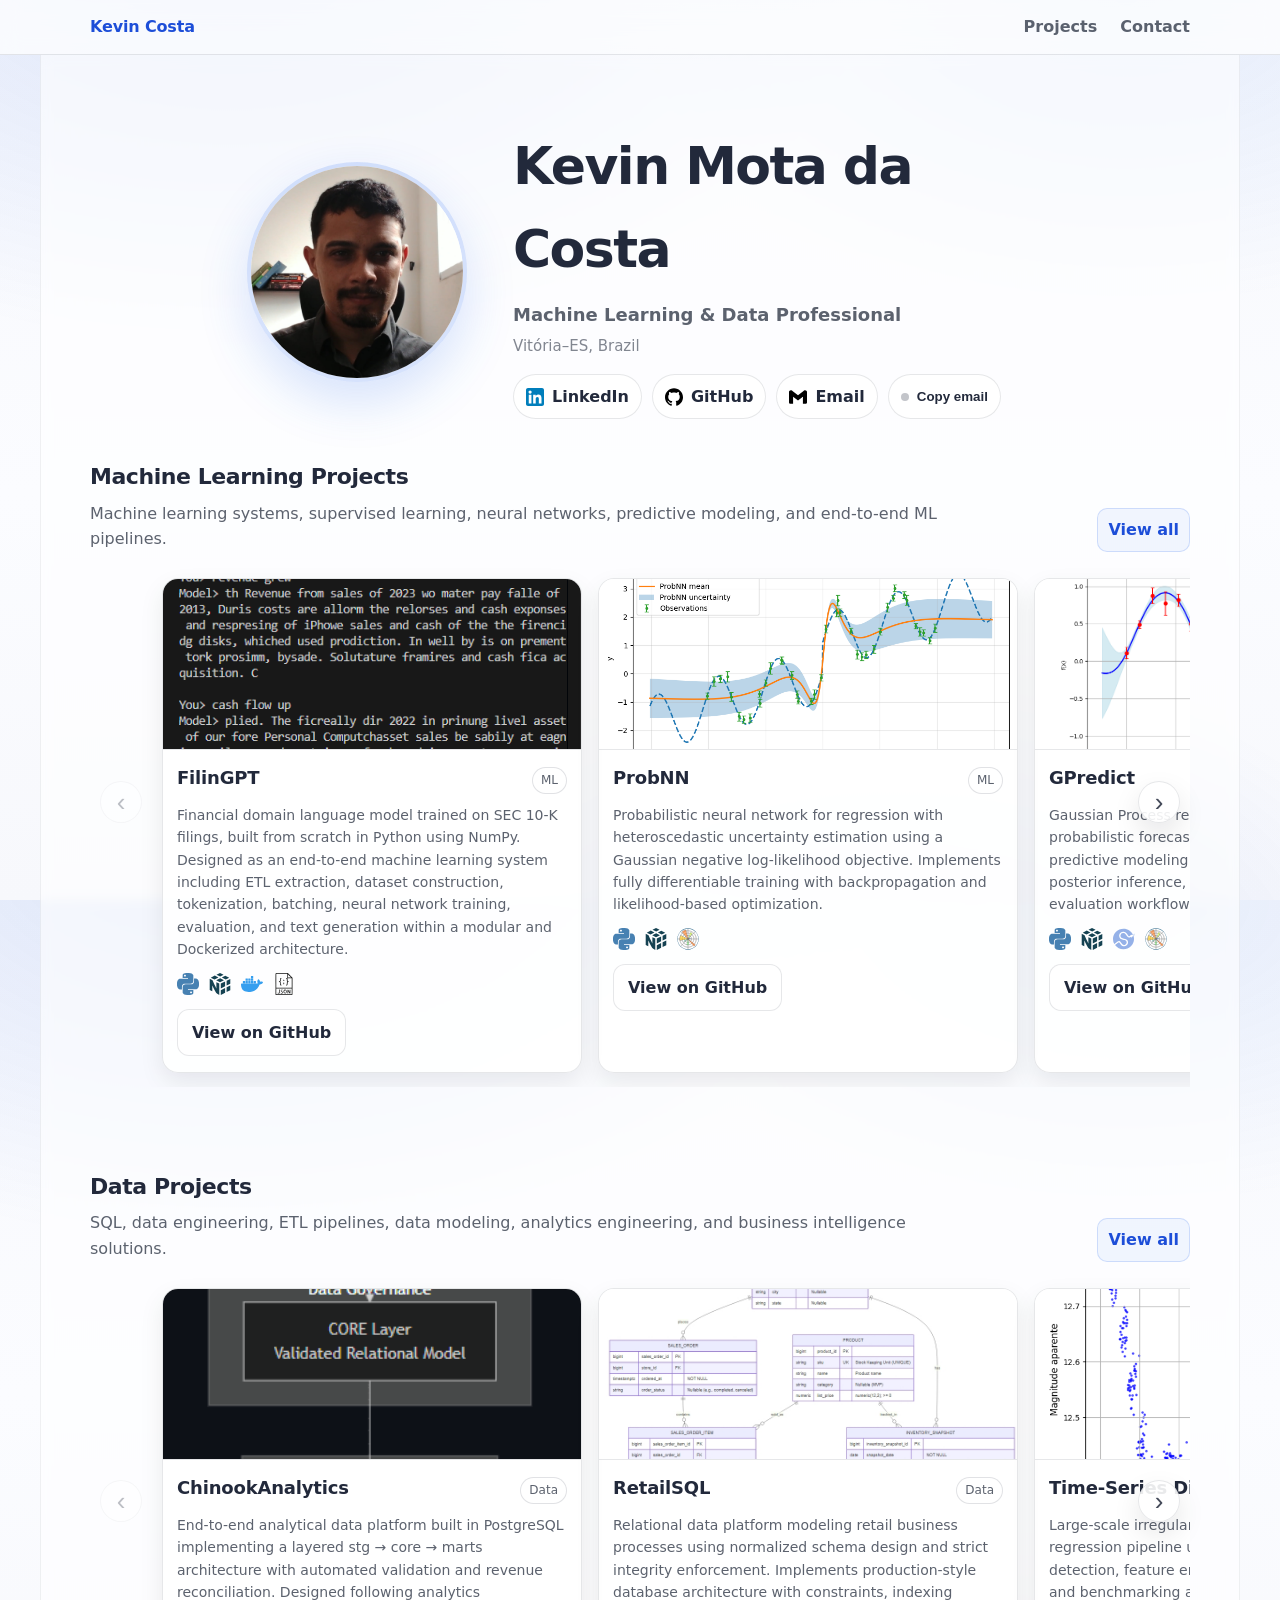
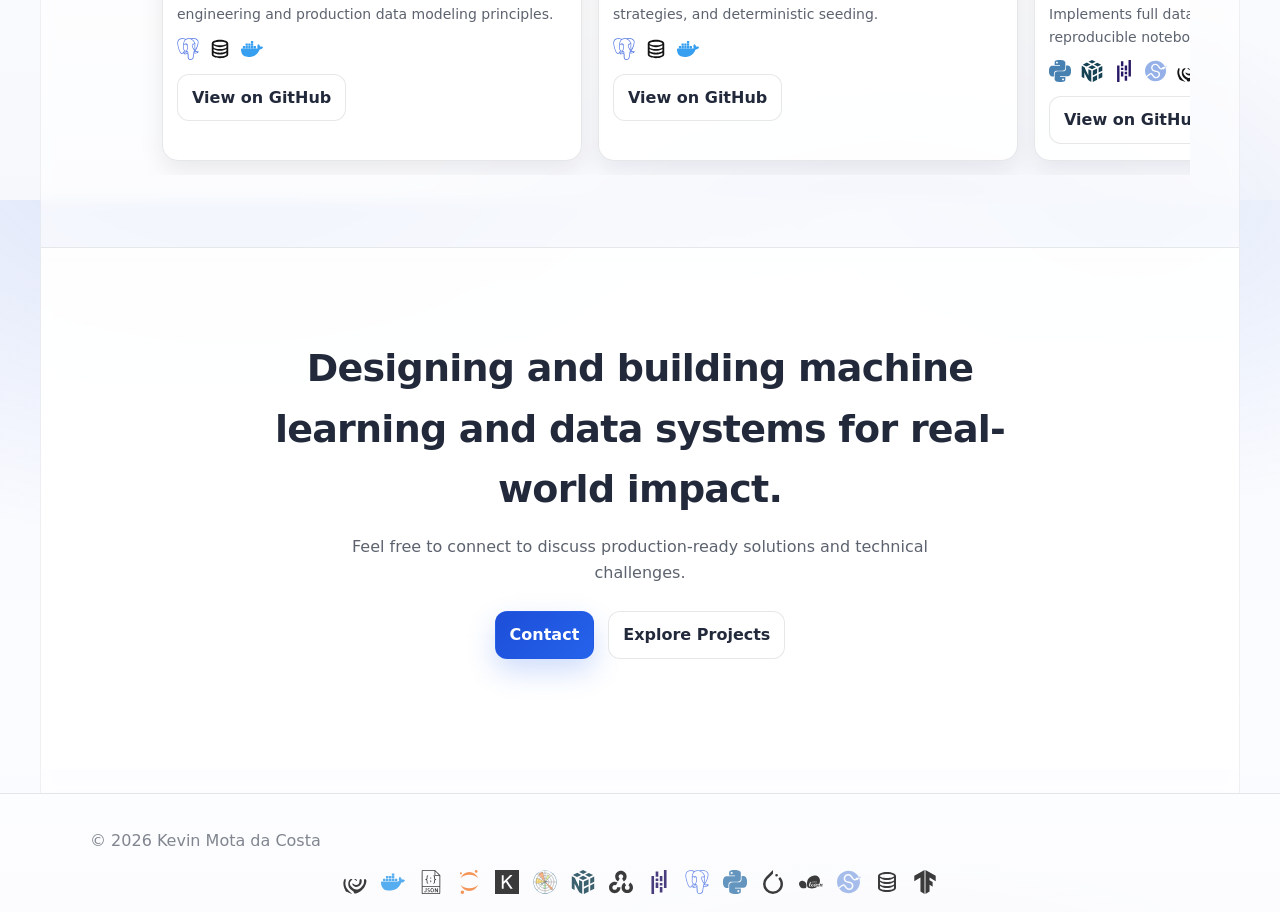
==== index.html @ 670adea7 "Deploy new portfolio site" ====
<!DOCTYPE html>
<html lang="en">
<head>
  <meta charset="UTF-8" />
  <meta name="viewport" content="width=device-width, initial-scale=1.0" />
  <meta name="description" content="Kevin Mota da Costa — Machine Learning & Data projects portfolio." />
  <meta property="og:title" content="Kevin Mota da Costa | Machine Learning & Data" />
  <meta property="og:description" content="Production-style ML and data engineering projects focused on real-world systems." />
  <meta property="og:image" content="/assets/img/profile.jpg" />
  <meta property="og:type" content="website" />



  <title>Kevin Costa | Portfolio</title>

  <!-- 👇 COLOQUE AQUI -->
  <link rel="icon" type="image/png" href="/assets/img/favicon.png">
  <link rel="apple-touch-icon" href="/assets/img/favicon.png">

  <!-- depois vem os CSS -->
  <link rel="stylesheet" href="/config.css" />
  <link rel="stylesheet" href="/style.css" />

  <script src="/script.js" defer></script>
</head>
<body>

  <header class="navbar">
    <div class="nav-container">
      <a href="/" class="logo active">Kevin Costa</a>

      <nav class="nav-links">
        <a href="/pages/projects.html">Projects</a>
        <a href="/pages/contact.html">Contact</a>
      </nav>
    </div>
  </header>

  <main class="home">

    <!-- HERO -->
    <section class="hero-profile">
      <div class="container profile-container">

        <div class="profile-image-wrapper">
          <img src="/assets/img/profile.jpg" alt="Kevin Costa" class="profile-image">
        </div>

        <div class="profile-info">
          <h1 class="profile-name">Kevin Mota da Costa</h1>
          <p class="profile-role">Machine Learning & Data Professional</p>
          <p class="profile-location">Vitória–ES, Brazil</p>

          <!-- Social pills with icons -->
          <div class="social-row">
            <a class="social-pill" href="https://www.linkedin.com/in/costakevinnn/" target="_blank" rel="noopener noreferrer">
              <img class="social-icon" src="/assets/icons/social/linkedin.svg" alt="LinkedIn" />
              <span>LinkedIn</span>
            </a>

            <a class="social-pill" href="https://github.com/costakevinn" target="_blank" rel="noopener noreferrer">
              <img class="social-icon" src="/assets/icons/social/github.svg" alt="GitHub" />
              <span>GitHub</span>
            </a>

            <a class="social-pill" href="mailto:costakevinn.ml@gmail.com">
              <img class="social-icon" src="/assets/icons/social/gmail.svg" alt="Email" />
              <span>Email</span>
            </a>

            <button class="social-pill copy-pill" type="button" data-copy="costakevinn.ml@gmail.com" aria-label="Copy email">
              <span class="copy-dot" aria-hidden="true"></span>
              <span class="copy-text">Copy email</span>
            </button>
          </div>

        </div>
      </div>
    </section>

    <!-- ML PROJECTS -->
    <section class="home-section container">
      <div class="home-section-head">
        <div>
          <h2 class="home-section-title">Machine Learning Projects</h2>
          <p class="home-section-subtitle">Machine learning systems, supervised learning, neural networks, predictive modeling, and end-to-end ML pipelines.</p>
        </div>

        <a class="view-all" href="/pages/projects.html">View all</a>
      </div>

      <div class="carousel">
        <button class="carousel-btn left" id="ml-prev" aria-label="Previous ML projects" type="button">‹</button>

        <div class="carousel-viewport" id="ml-carousel" aria-label="Machine Learning projects carousel">
          <!-- injected by script.js -->
        </div>

        <button class="carousel-btn right" id="ml-next" aria-label="Next ML projects" type="button">›</button>
      </div>
    </section>

    <!-- DATA PROJECTS -->
    <section class="home-section container">
      <div class="home-section-head">
        <div>
          <h2 class="home-section-title">Data Projects</h2>
          <p class="home-section-subtitle">SQL, data engineering, ETL pipelines, data modeling, analytics engineering, and business intelligence solutions.</p>
        </div>

        <a class="view-all" href="/pages/projects.html">View all</a>
      </div>

      <div class="carousel">
        <button class="carousel-btn left" id="data-prev" aria-label="Previous Data projects" type="button">‹</button>

        <div class="carousel-viewport" id="data-carousel" aria-label="Data projects carousel">
          <!-- injected by script.js -->
        </div>

        <button class="carousel-btn right" id="data-next" aria-label="Next Data projects" type="button">›</button>
      </div>
    </section>

    <!-- CLOSING -->
    <section class="closing-section">
      <div class="closing-container">
          <h2 class="closing-title">Designing and building machine learning and data systems for real-world impact.</h2>
          <p class="closing-text">
            Feel free to connect to discuss production-ready solutions and technical challenges.
          </p>

        <div class="closing-actions">
          <a href="/pages/contact.html" class="btn btn-primary">Contact</a>
          <a href="/pages/projects.html" class="btn btn-secondary">Explore Projects</a>
        </div>
      </div>
    </section>

  </main>

  <footer class="footer">
    <div class="container">
      <p>© <span id="year"></span> Kevin Mota da Costa</p>
      <div id="global-tech-stack" class="footer-tech-stack" aria-label="Tech stack"></div>
    </div>
  </footer>

</body>
</html>
---- config.css ----
/* config.css
   Design tokens (colors, effects, shadows, radii)
*/

:root{
  /* Base */
  --bg: #f7f8fc;
  --bg-2: #fbfcff;
  --panel: #ffffff;

  /* Text */
  --text: rgba(15, 23, 42, 0.92);
  --muted: rgba(15, 23, 42, 0.68);
  --muted-2: rgba(15, 23, 42, 0.52);

  /* Brand */
  --brand: #1d4ed8;     /* blue-700 */
  --brand-2: #2563eb;   /* blue-600 */

  /* Borders */
  --border: rgba(15, 23, 42, 0.10);
  --border-strong: rgba(15, 23, 42, 0.16);
  --border-soft: rgba(15, 23, 42, 0.06);
  --tag-border: rgba(15, 23, 42, 0.12);
  --tech-border: rgba(15, 23, 42, 0.14);

  /* Surfaces (glass) */
  --surface-home: rgba(255, 255, 255, 0.60);
  --surface-navbar: rgba(255, 255, 255, 0.75);
  --surface-card: rgba(255, 255, 255, 0.86);
  --surface-pill: rgba(255, 255, 255, 0.88);
  --surface-pill-hover: rgba(255, 255, 255, 0.96);

  --surface-btn-secondary: rgba(255, 255, 255, 0.85);
  --surface-btn-secondary-hover: rgba(255, 255, 255, 0.95);

  --surface-btn-ghost: rgba(255, 255, 255, 0.75);
  --surface-btn-ghost-hover: rgba(255, 255, 255, 0.95);

  --surface-chip: rgba(255, 255, 255, 0.65);
  --surface-chip-hover: rgba(255, 255, 255, 0.92);

  --surface-tag: rgba(255, 255, 255, 0.70);
  --surface-tech-pill: rgba(255, 255, 255, 0.72);

  --surface-footer: rgba(255, 255, 255, 0.55);
  --surface-closing-a: rgba(255, 255, 255, 0.85);
  --surface-closing-b: rgba(255, 255, 255, 0.95);

  /* Brand-tinted surfaces */
  --surface-viewall-bg: rgba(37, 99, 235, 0.06);
  --surface-viewall-bg-hover: rgba(37, 99, 235, 0.10);
  --surface-viewall-border: rgba(37, 99, 235, 0.18);
  --surface-viewall-border-hover: rgba(37, 99, 235, 0.26);

  --chip-active-bg: rgba(37, 99, 235, 0.10);
  --chip-active-border: rgba(37, 99, 235, 0.22);

  /* Effects */
  --blur-6: blur(6px);
  --blur-10: blur(10px);

  /* Shadows */
  --shadow: 0 18px 50px rgba(2, 6, 23, 0.10);
  --shadow-soft: 0 10px 24px rgba(2, 6, 23, 0.08);
  --shadow-float: 0 12px 28px rgba(2, 6, 23, 0.10);

  /* Brand shadows */
  --shadow-brand: 0 12px 28px rgba(37, 99, 235, 0.22);
  --shadow-brand-hover: 0 16px 34px rgba(37, 99, 235, 0.28);
  --shadow-profile: 0 20px 50px rgba(37, 99, 235, 0.18);

  /* Rings */
  --ring: 0 0 0 4px rgba(37, 99, 235, 0.18);

  /* Gradients / background glows */
  --glow-1: rgba(37, 99, 235, 0.14);
  --glow-2: rgba(59, 130, 246, 0.10);
  --glow-3: rgba(29, 78, 216, 0.10);

  /* Buttons */
  --btn-primary-border: rgba(37, 99, 235, 0.35);

  /* Carousel arrows */
  --carousel-arrow-bg: rgba(255, 255, 255, 0.90);
  --carousel-arrow-bg-hover: rgba(255, 255, 255, 0.98);
  --carousel-arrow-text: rgba(15, 23, 42, 0.78);
  --carousel-arrow-border-hover: var(--brand);
  --carousel-arrow-color-hover: var(--brand);
  --carousel-arrow-ring-hover: 0 0 0 3px rgba(37, 99, 235, 0.15);

  /* Copy states */
  --copy-dot: rgba(15, 23, 42, 0.25);

  --success-border: rgba(22, 163, 74, 0.30);
  --success-bg: rgba(22, 163, 74, 0.08);
  --success-text: rgba(22, 163, 74, 0.95);
  --success-dot: rgba(22, 163, 74, 0.85);

  /* Misc */
  --tech-icon-opacity: 0.92;
  --tech-icon-opacity-hover: 1;

  --footer-tech-opacity: 0.9;
  --footer-tech-icon-opacity: 0.85;
  --footer-tech-icon-opacity-hover: 1;

  /* Radius */
  --radius-10: 10px;
  --radius-12: 12px;
  --radius-16: 16px;
  --radius-18: 18px;
  --radius-pill: 999px;

  /* Profile */
  --profile-border: rgba(37, 99, 235, 0.18);
}
---- style.css ----
/* style.css
   Layout + components (NO raw colors here)
*/

*{ box-sizing: border-box; }
html, body{ height: 100%; }

body{
  margin: 0;
  font-family: ui-sans-serif, system-ui, -apple-system, Segoe UI, Roboto, Helvetica, Arial;
  color: var(--text);
  line-height: 1.6;

  background:
    radial-gradient(1100px 700px at 18% -8%, var(--glow-1), transparent 60%),
    radial-gradient(900px 560px at 88% 0%, var(--glow-2), transparent 55%),
    radial-gradient(900px 560px at 70% 110%, var(--glow-3), transparent 60%),
    linear-gradient(180deg, var(--bg), var(--bg-2) 55%, var(--bg) 100%);
}

.home{
  max-width: 1200px;
  margin: 0 auto;
  background: var(--surface-home);
  backdrop-filter: var(--blur-6);
  border-left: 1px solid var(--border-soft);
  border-right: 1px solid var(--border-soft);
}

a{ color: var(--brand); text-decoration: none; }
a:hover{ color: var(--brand-2); }

.container{
  width: min(1100px, calc(100% - 40px));
  margin: 0 auto;
}

.page{ padding: 48px 0 72px; }

/* Navbar */
.navbar{
  position: sticky;
  top: 0;
  z-index: 50;
  background: var(--surface-navbar);
  backdrop-filter: var(--blur-10);
  border-bottom: 1px solid var(--border);
}

.nav-container{
  width: min(1100px, calc(100% - 40px));
  margin: 0 auto;
  display: flex;
  align-items: center;
  justify-content: space-between;
  padding: 14px 0;
}

.logo{
  font-weight: 750;
  letter-spacing: -0.01em;
  color: var(--text);
}

.logo.active{
  color: var(--brand);
}

.nav-links a{
  margin-left: 18px;
  color: var(--muted);
  font-weight: 650;
}
.nav-links a:hover{ color: var(--brand-2); }
.nav-links a.active{ color: var(--brand); }

/* Buttons */
.btn{
  display: inline-flex;
  align-items: center;
  justify-content: center;
  padding: 10px 14px;
  border-radius: var(--radius-12);
  border: 1px solid var(--border);
  font-weight: 700;
  transition: transform .12s ease, background .12s ease, border-color .12s ease, box-shadow .12s ease;
  cursor: pointer;
}

.btn:hover{ transform: translateY(-1px); }
.btn:focus{ outline: none; box-shadow: var(--ring); }

.btn-primary{
  background: linear-gradient(135deg, var(--brand), var(--brand-2));
  border-color: var(--btn-primary-border);
  color: var(--panel);
  box-shadow: var(--shadow-brand);
}
.btn-primary:hover{ box-shadow: var(--shadow-brand-hover); }

.btn-secondary{
  background: var(--surface-btn-secondary);
  color: var(--text);
}
.btn-secondary:hover{
  border-color: var(--border-strong);
  background: var(--surface-btn-secondary-hover);
}

.btn-ghost{
  background: var(--surface-btn-ghost);
  color: var(--text);
}
.btn-ghost:hover{
  background: var(--surface-btn-ghost-hover);
  border-color: var(--border-strong);
}

/* Page headers */
.page-head{ margin-bottom: 18px; }

.section-title{
  margin: 0 0 6px;
  font-size: 30px;
  letter-spacing: -0.02em;
}

.section-subtitle{
  margin: 0;
  color: var(--muted);
  max-width: 85ch;
}

/* Home hero */
.hero-profile{
  display: flex;
  align-items: center;
  justify-content: center;
  padding: 70px 0 30px;
}

.profile-container{
  display: flex;
  align-items: center;
  gap: 46px;
  flex-wrap: wrap;
  justify-content: center;
}

.profile-image-wrapper{
  width: 220px;
  height: 220px;
  border-radius: 50%;
  overflow: hidden;
  border: 4px solid var(--profile-border);
  box-shadow: var(--shadow-profile);
}

.profile-image{
  width: 100%;
  height: 100%;
  object-fit: cover;
}

.profile-info{ max-width: 520px; }

.profile-name{
  margin: 0;
  font-size: clamp(36px, 5vw, 52px);
  letter-spacing: -0.03em;
}

.profile-role{
  margin: 10px 0 4px;
  font-size: 18px;
  font-weight: 650;
  color: var(--muted);
}

.profile-location{
  margin: 0 0 16px;
  font-size: 15px;
  color: var(--muted-2);
}

/* Social pills */
.social-row{
  display: flex;
  gap: 10px;
  flex-wrap: wrap;
  margin-top: 14px;
}

.social-pill{
  display: inline-flex;
  align-items: center;
  gap: 8px;
  padding: 9px 12px;
  border-radius: var(--radius-pill);
  border: 1px solid var(--border);
  background: var(--surface-pill);
  color: var(--text);
  font-weight: 700;
  transition: transform .12s ease, border-color .12s ease, background .12s ease;
}

.social-pill:hover{
  transform: translateY(-1px);
  border-color: var(--border-strong);
  background: var(--surface-pill-hover);
}

.social-icon{
  width: 18px;
  height: 18px;
  display: inline-block;
}

.social-icon.lg{
  width: 22px;
  height: 22px;
}

/* Copy pill */
.copy-pill{ cursor: pointer; }

.copy-pill .copy-dot{
  width: 8px;
  height: 8px;
  border-radius: var(--radius-pill);
  background: var(--copy-dot);
}

.copy-pill.is-copied{
  border-color: var(--success-border);
  background: var(--success-bg);
}
.copy-pill.is-copied .copy-dot{ background: var(--success-dot); }

/* Home sections */
.home { padding-bottom: 24px; }

.home-section{ padding: 10px 0 72px; }

.home-section-head{
  display: flex;
  align-items: flex-end;
  justify-content: space-between;
  gap: 14px;
  margin-bottom: 16px;
}

.home-section-title{
  margin: 0 0 6px;
  font-size: 22px;
  letter-spacing: -0.02em;
}

.home-section-subtitle{
  margin: 0;
  color: var(--muted);
  max-width: 85ch;
}

.view-all{
  font-weight: 800;
  color: var(--brand);
  padding: 8px 10px;
  border-radius: var(--radius-10);
  border: 1px solid var(--surface-viewall-border);
  background: var(--surface-viewall-bg);
  transition: transform .12s ease, background .12s ease, border-color .12s ease;
}
.view-all:hover{
  transform: translateY(-1px);
  background: var(--surface-viewall-bg-hover);
  border-color: var(--surface-viewall-border-hover);
}

/* Carousel */
.carousel{ position: relative; }

.carousel-viewport{
  display: flex;
  gap: 16px;
  overflow-x: auto;
  overflow-y: hidden;
  scroll-snap-type: x mandatory;
  scroll-behavior: smooth;
  padding: 10px 72px 14px;
  scrollbar-width: none;
  position: relative;
  z-index: 1;
}
.carousel-viewport::-webkit-scrollbar{ display: none; }

.carousel-card{
  flex: 0 0 420px;
  scroll-snap-align: center;

  border: 1px solid var(--border);
  background: var(--surface-card);
  border-radius: var(--radius-16);
  overflow: hidden;
  box-shadow: var(--shadow-soft);
  transition: transform .14s ease, border-color .14s ease, box-shadow .14s ease;
}
.carousel-card:hover{
  transform: translateY(-2px);
  border-color: var(--border-strong);
  box-shadow: var(--shadow);
}

/* Carousel arrows */
.carousel-btn{
  position: absolute;
  top: 45%;
  transform: translateY(-50%);
  width: 42px;
  height: 42px;
  border-radius: var(--radius-pill);
  border: 1px solid var(--border);
  background: var(--carousel-arrow-bg);
  box-shadow: var(--shadow-float);
  cursor: pointer;
  font-size: 26px;
  line-height: 1;
  color: var(--carousel-arrow-text);
  display: grid;
  place-items: center;
  transition: transform .12s ease, border-color .12s ease, background .12s ease;
  z-index: 10;
}
.carousel-btn:hover{
  transform: translateY(-50%) scale(1.05);
  border-color: var(--carousel-arrow-border-hover);
  color: var(--carousel-arrow-color-hover);
  box-shadow: var(--shadow-float), var(--carousel-arrow-ring-hover);
}
.carousel-btn.left{ left: 10px; }
.carousel-btn.right{ right: 10px; }

.carousel-btn:disabled{
  opacity: 0.35;
  cursor: not-allowed;
  transform: translateY(-50%);
  box-shadow: none;
}

/* Projects grid page */
.projects-grid{
  display: grid;
  grid-template-columns: repeat(auto-fit, minmax(320px, 1fr));
  gap: 18px;
}

/* Projects card */
.project-card{
  border: 1px solid var(--border);
  background: var(--surface-card);
  border-radius: var(--radius-16);
  overflow: hidden;
  box-shadow: var(--shadow-soft);
  transition: transform .14s ease, border-color .14s ease, box-shadow .14s ease;
}
.project-card:hover{
  transform: translateY(-2px);
  border-color: var(--border-strong);
  box-shadow: var(--shadow);
}

.project-cover{
  display: block;
  border-bottom: 1px solid var(--border);
}

.project-cover-img{
  width: 100%;
  height: 170px;
  object-fit: cover;
  display: block;
}

.project-body{ padding: 14px 14px 16px; }

.project-head{
  display: flex;
  align-items: baseline;
  justify-content: space-between;
  gap: 10px;
}

.project-title{
  margin: 0;
  font-size: 18px;
  letter-spacing: -0.01em;
}

.tag{
  font-size: 12px;
  padding: 3px 8px;
  border-radius: var(--radius-pill);
  border: 1px solid var(--tag-border);
  color: var(--muted);
  background: var(--surface-tag);
}

.project-desc{
  margin: 10px 0 0;
  color: var(--muted);
  font-size: 14px;
}

.project-techs{
  display: flex;
  flex-wrap: wrap;
  gap: 10px;
  margin-top: 12px;
  align-items: center;
}

.tech-icon{
  width: 22px;
  height: 22px;
  display: inline-block;
  opacity: var(--tech-icon-opacity);
  transition: opacity .12s ease, transform .12s ease;
}
.tech-icon:hover{
  opacity: var(--tech-icon-opacity-hover);
  transform: translateY(-1px);
}

.tech-pill{
  font-size: 12px;
  padding: 5px 9px;
  border-radius: var(--radius-pill);
  border: 1px solid var(--tech-border);
  color: var(--muted);
  background: var(--surface-tech-pill);
}

.project-actions{
  margin-top: 14px;
  display: flex;
  gap: 10px;
}

/* Filters */
.filters{
  display: flex;
  gap: 10px;
  flex-wrap: wrap;
  margin: 18px 0 22px;
}

.chip{
  padding: 8px 12px;
  border-radius: var(--radius-pill);
  border: 1px solid var(--border);
  background: var(--surface-chip);
  color: var(--muted);
  cursor: pointer;
  font-weight: 750;
  transition: transform .12s ease, background .12s ease, border-color .12s ease;
}
.chip:hover{
  transform: translateY(-1px);
  color: var(--text);
  border-color: var(--border-strong);
  background: var(--surface-chip-hover);
}
.chip.active{
  color: var(--brand);
  background: var(--chip-active-bg);
  border-color: var(--chip-active-border);
}

/* Contact */
.contact-section{ margin-top: 30px; }

.section-subtitle-title{
  margin: 14px 0 10px;
  font-size: 18px;
  color: var(--text);
  letter-spacing: -0.01em;
}

.contact-grid{
  display: grid;
  grid-template-columns: repeat(auto-fit, minmax(240px, 1fr));
  gap: 14px;
  margin-top: 10px;
}

.card{
  border: 1px solid var(--border);
  background: var(--surface-card);
  border-radius: var(--radius-16);
  padding: 16px;
  box-shadow: var(--shadow-soft);
}

.card-link{
  color: inherit;
  transition: transform .14s ease, border-color .14s ease, box-shadow .14s ease;
}
.card-link:hover{
  transform: translateY(-2px);
  border-color: var(--border-strong);
  box-shadow: var(--shadow);
}

.card-row{
  display: flex;
  align-items: center;
  gap: 12px;
}

.card-title{
  margin: 0 0 6px;
  font-size: 16px;
  letter-spacing: -0.01em;
}

.card-text{
  margin: 0;
  color: var(--muted);
}

/* Copy inline button */
.copy-inline{
  margin-left: 10px;
  border: 1px solid var(--border);
  background: var(--surface-btn-ghost);
  padding: 6px 10px;
  border-radius: var(--radius-10);
  font-weight: 750;
  cursor: pointer;
  color: var(--text);
  transition: transform .12s ease, background .12s ease, border-color .12s ease;
}
.copy-inline:hover{
  transform: translateY(-1px);
  background: var(--surface-btn-ghost-hover);
  border-color: var(--border-strong);
}
.copy-inline.is-copied{
  border-color: var(--success-border);
  background: var(--success-bg);
  color: var(--success-text);
}

/* Closing section */
.closing-section{
  padding: 90px 20px 110px;
  text-align: center;
  background: linear-gradient(180deg, var(--surface-closing-a) 0%, var(--surface-closing-b) 100%);
  border-top: 1px solid var(--border);
}

.closing-container{
  max-width: 800px;
  margin: 0 auto;
}

.closing-title{
  margin: 0 0 14px;
  font-size: clamp(28px, 4vw, 38px);
  letter-spacing: -0.02em;
}

.closing-text{
  margin: 0 0 26px;
  color: var(--muted);
  font-size: 16px;
  max-width: 65ch;
  margin-left: auto;
  margin-right: auto;
}

.closing-actions{
  display: flex;
  gap: 14px;
  justify-content: center;
  flex-wrap: wrap;
}

/* Compact closing for inner pages */
.closing-section--compact{
  margin-top: 46px;
  padding: 60px 20px 70px;
  border-radius: var(--radius-18);
  border: 1px solid var(--border);
}

/* Footer */
.footer{
  border-top: 1px solid var(--border);
  padding: 18px 0;
  color: var(--muted-2);
  background: var(--surface-footer);
}

/* Responsive */
@media (max-width: 900px){
  .carousel-card{ flex-basis: 360px; }
  .carousel-viewport{ padding-left: 52px; padding-right: 52px; }
}
@media (max-width: 768px){
  .profile-container{ flex-direction: column; text-align: center; }
  .profile-info{ text-align: center; }
}
@media (max-width: 520px){
  .carousel-card{ flex-basis: 300px; }
  .carousel-viewport{ padding-left: 42px; padding-right: 42px; }
}

/* =========================
   Footer global tech stack
========================= */
.footer-tech-stack{
  display: flex;
  justify-content: center;
  align-items: center;
  flex-wrap: wrap;
  gap: 14px;
  margin-top: 10px;
  opacity: var(--footer-tech-opacity);
}

.footer-tech-icon{
  width: 24px;
  height: 24px;
  display: inline-block;
  opacity: var(--footer-tech-icon-opacity);
  cursor: pointer;
  transition: transform .18s ease, opacity .18s ease;
}
.footer-tech-icon:hover{
  transform: scale(1.15);
  opacity: var(--footer-tech-icon-opacity-hover);
}

.footer-tech-icon img{
  width: 100%;
  height: 100%;
  display: block;
}

/* =========================
   Page transitions
========================= */
/* =========================
   Page transitions
========================= */
/* Page transitions */
body{
  opacity: 0;
  transition: opacity .03s linear;
}
body.is-enter{ opacity: 1; }
body.is-exit{ opacity: 0; }



/* =========================
   Mobile polish
========================= */

/* Better tap / scroll behavior */
html{
  -webkit-text-size-adjust: 100%;
  scroll-behavior: smooth;
}

a, button{
  -webkit-tap-highlight-color: transparent;
}

/* Prevent accidental horizontal overflow */
body{
  overflow-x: hidden;
}

/* Better focus for keyboard users (mobile + desktop) */
:focus-visible{
  outline: none;
  box-shadow: var(--ring);
  border-radius: var(--radius-10);
}

/* Carousel: nicer touch scrolling */
.carousel-viewport{
  -webkit-overflow-scrolling: touch;
  scroll-snap-stop: always;
  scroll-padding-left: 72px;
  scroll-padding-right: 72px;
}

/* =========================
   Responsive adjustments
========================= */

/* Tablet-ish */
@media (max-width: 900px){
  .page{ padding: 36px 0 56px; }

  .nav-container{
    padding: 12px 0;
  }

  .hero-profile{
    padding: 56px 0 22px;
  }
}

/* Mobile */
@media (max-width: 640px){
  .container{
    width: min(1100px, calc(100% - 28px));
  }

  .page{ padding: 28px 0 44px; }

  /* Navbar: compact but readable */
  .nav-container{
    padding: 10px 0;
    gap: 12px;
  }

  .logo{
    font-size: 15px;
  }

  .nav-links a{
    margin-left: 12px;
    font-weight: 700;
    padding: 10px 8px;      /* bigger tap area */
    border-radius: var(--radius-10);
  }

  /* Hero: tighter + centered */
  .hero-profile{
    padding: 46px 0 18px;
  }

  .profile-container{
    gap: 22px;
  }

  .profile-image-wrapper{
    width: 170px;
    height: 170px;
  }

  .profile-name{
    font-size: clamp(30px, 8vw, 40px);
  }

  .profile-role{
    font-size: 16px;
  }

  .profile-location{
    font-size: 14px;
  }

  /* Social pills: full-width feel, easier taps */
  .social-row{
    gap: 10px;
    justify-content: center;
  }

  .social-pill{
    padding: 10px 12px;
  }

  /* Sections */
  .home-section{
    padding: 6px 0 54px;
  }

  .home-section-head{
    align-items: flex-start;
    flex-direction: column;
    gap: 10px;
  }

  .view-all{
    align-self: flex-start;
  }

  /* Carousel: more “mobile-first” */
  .carousel-viewport{
    padding: 10px 18px 14px; /* less side padding */
    scroll-padding-left: 18px;
    scroll-padding-right: 18px;
  }

  .carousel-card{
    flex-basis: 86%;
    scroll-snap-align: start; /* feels better on mobile */
  }

  /* Hide arrows on mobile (swipe is enough) */
  .carousel-btn{
    display: none;
  }

  /* Projects grid: one column */
  .projects-grid{
    grid-template-columns: 1fr;
  }

  .project-cover-img{
    height: 160px;
  }

  /* Buttons: better tap size */
  .btn{
    padding: 12px 14px;
  }

  /* Closing: tighter */
  .closing-section{
    padding: 60px 16px 72px;
  }
}

/* Small phones */
@media (max-width: 380px){
  .profile-image-wrapper{
    width: 150px;
    height: 150px;
  }

  .carousel-card{
    flex-basis: 92%;
  }
}

/* Respect reduced motion */
@media (prefers-reduced-motion: reduce){
  *{
    scroll-behavior: auto !important;
  }
  body{
    transition: none !important;
  }
}
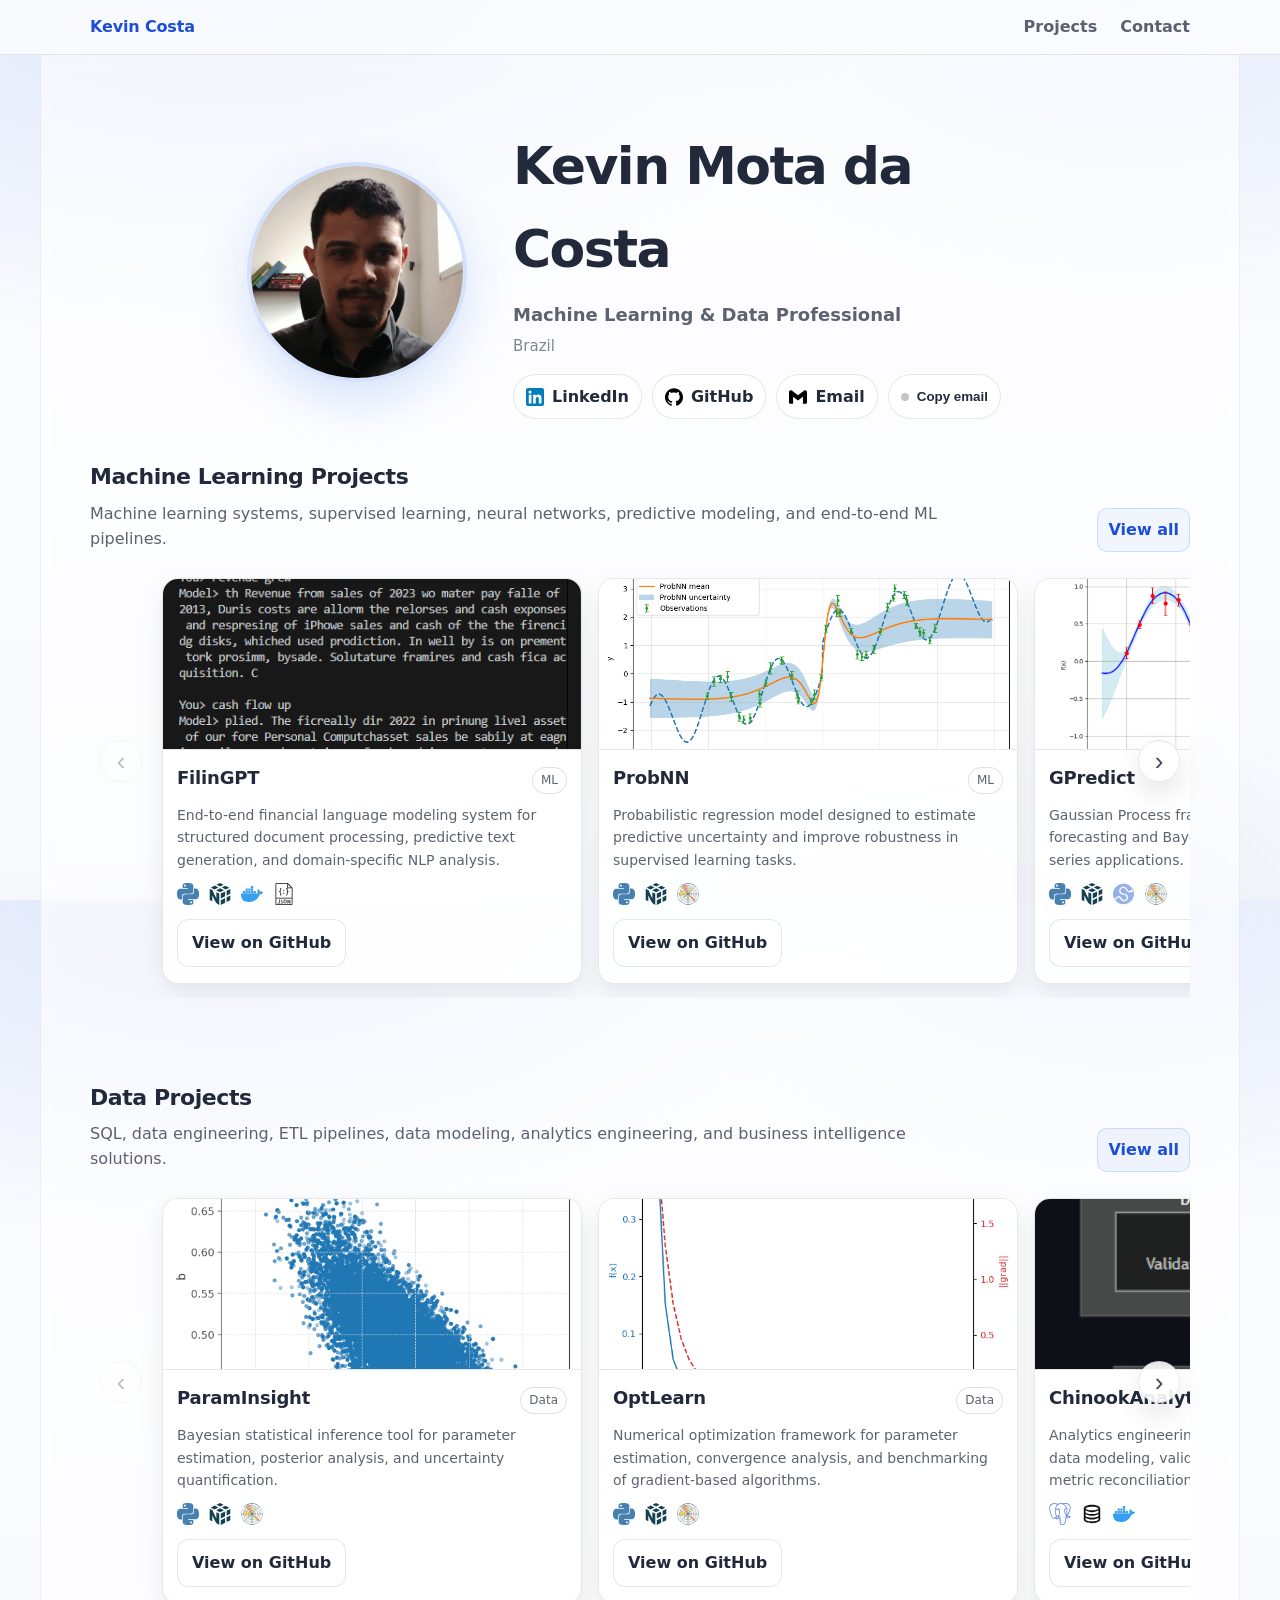
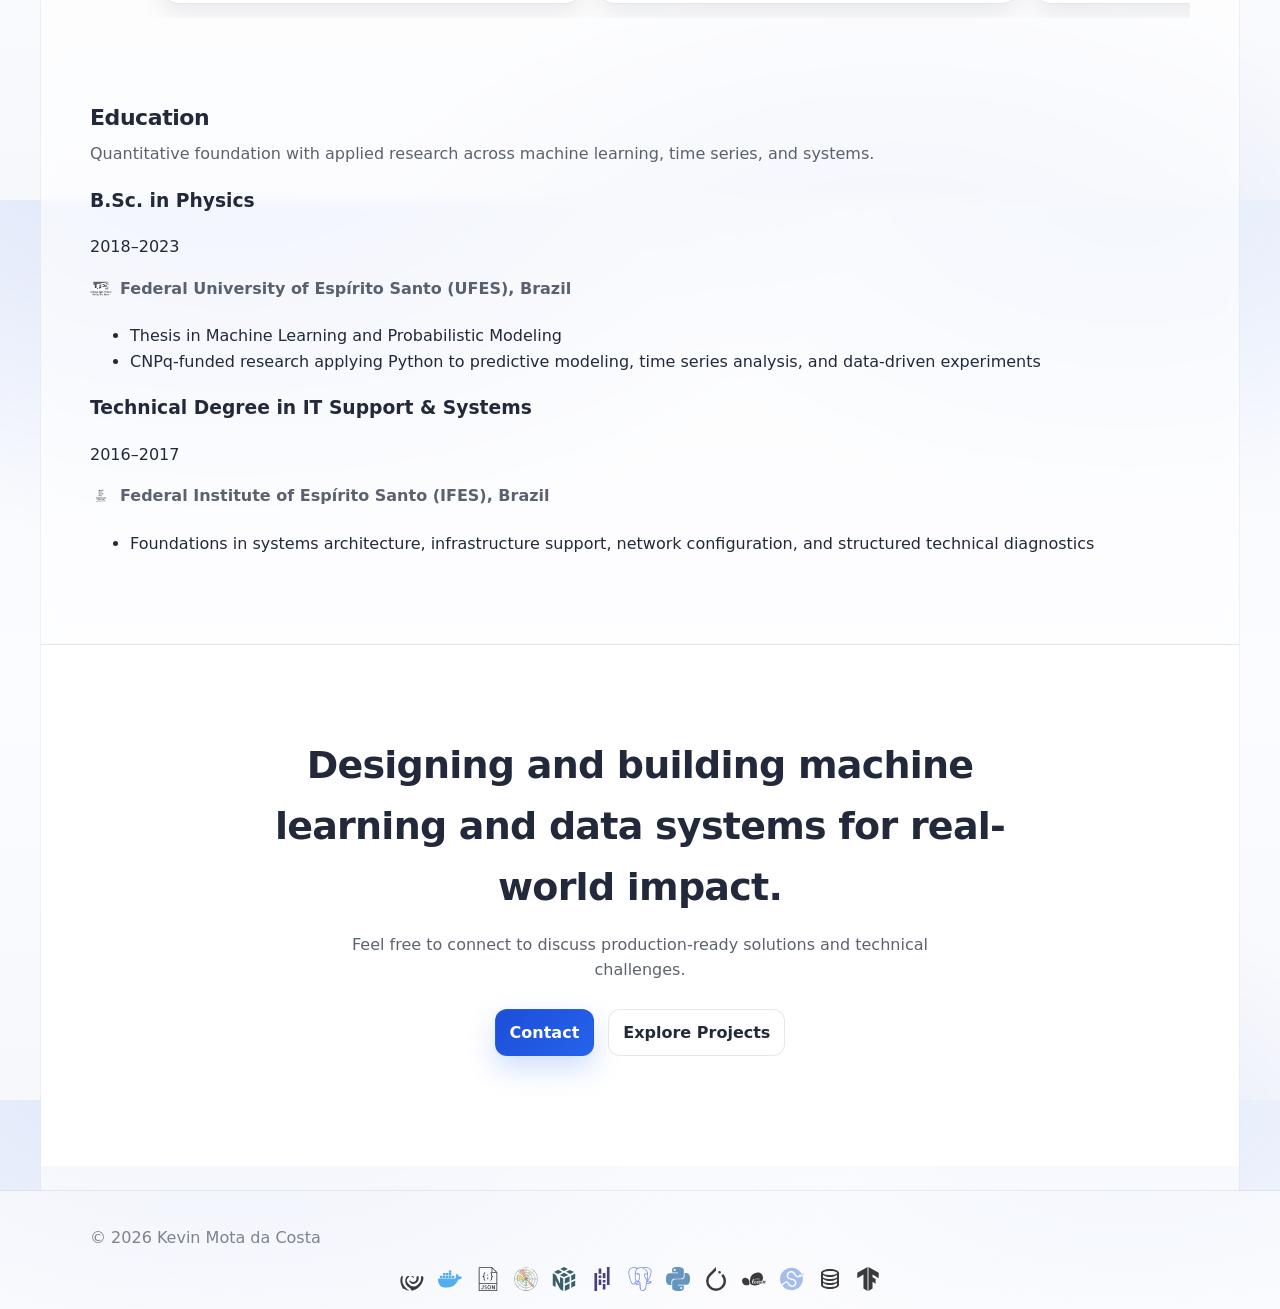
==== commit 830ee911: "Final portfolio update with education section and project refinements" ====
--- a/index.html
+++ b/index.html
@@ -12,6 +12,7 @@
 
 
   <title>Kevin Costa | Portfolio</title>
+  <link rel="canonical" href="https://costakevinn.github.io/" />
 
   <!-- 👇 COLOQUE AQUI -->
   <link rel="icon" type="image/png" href="/assets/img/favicon.png">
@@ -49,7 +50,7 @@
         <div class="profile-info">
           <h1 class="profile-name">Kevin Mota da Costa</h1>
           <p class="profile-role">Machine Learning & Data Professional</p>
-          <p class="profile-location">Vitória–ES, Brazil</p>
+          <p class="profile-location">Brazil</p>
 
           <!-- Social pills with icons -->
           <div class="social-row">
@@ -121,6 +122,74 @@
         <button class="carousel-btn right" id="data-next" aria-label="Next Data projects" type="button">›</button>
       </div>
     </section>
+
+<!-- EDUCATION -->
+<section class="home-section container" id="education">
+  <div class="home-section-head">
+    <div>
+      <h2 class="home-section-title">Education</h2>
+      <p class="home-section-subtitle">
+        Quantitative foundation with applied research across machine learning, time series, and systems.
+      </p>
+    </div>
+  </div>
+
+  <div class="education-grid">
+
+    <!-- UFES -->
+    <article class="edu-card">
+      <div class="edu-top">
+        <h3 class="edu-title">B.Sc. in Physics</h3>
+        <span class="edu-date">2018–2023</span>
+      </div>
+
+      <p class="edu-school">
+        <a href="https://www.ufes.br/"
+           target="_blank"
+           rel="noopener noreferrer"
+           class="edu-link">
+          <img src="/assets/icons/edu/ufes.png"
+               alt="UFES logo"
+               class="edu-logo">
+          Federal University of Espírito Santo (UFES), Brazil
+        </a>
+      </p>
+
+      <ul class="edu-list">
+        <li>Thesis in Machine Learning and Probabilistic Modeling</li>
+        <li>CNPq-funded research applying Python to predictive modeling, time series analysis, and data-driven experiments</li>
+      </ul>
+    </article>
+
+    <!-- IFES -->
+    <article class="edu-card">
+      <div class="edu-top">
+        <h3 class="edu-title">Technical Degree in IT Support & Systems</h3>
+        <span class="edu-date">2016–2017</span>
+      </div>
+
+      <p class="edu-school">
+        <a href="https://www.ifes.edu.br/"
+           target="_blank"
+           rel="noopener noreferrer"
+           class="edu-link">
+          <img src="/assets/icons/edu/ifes.svg"
+               alt="IFES logo"
+               class="edu-logo">
+          Federal Institute of Espírito Santo (IFES), Brazil
+        </a>
+      </p>
+
+      <ul class="edu-list">
+        <li>Foundations in systems architecture, infrastructure support, network configuration, and structured technical diagnostics</li>
+      </ul>
+    </article>
+
+  </div>
+</section>
+
+
+
 
     <!-- CLOSING -->
     <section class="closing-section">
--- a/style.css
+++ b/style.css
@@ -419,6 +419,43 @@
   align-items: center;
 }
 
+
+/* =========================
+   Project skills (Projects page only)
+========================= */
+
+.project-skills{
+  margin-top: 12px;
+  padding-top: 10px;
+  border-top: 1px solid var(--border);
+}
+
+.skills-label{
+  font-size: 11px;
+  letter-spacing: 0.08em;
+  text-transform: uppercase;
+  color: var(--muted-2);
+  margin-bottom: 8px;
+  font-weight: 800;
+}
+
+.skills-row{
+  display: flex;
+  flex-wrap: wrap;
+  gap: 8px;
+}
+
+/* Skills MUST look different from tech pills/icons */
+.skill-pill{
+  font-size: 12px;
+  padding: 6px 10px;
+  border-radius: var(--radius-pill);
+  border: 1px dashed var(--tech-border);
+  background: var(--surface-chip);
+  color: var(--muted); /* <- muda de text pra muted */
+  font-weight: 700;   /* <- um pouco menos pesado */
+}
+
 .tech-icon{
   width: 22px;
   height: 22px;
@@ -848,4 +885,34 @@
   body{
     transition: none !important;
   }
+}
+
+
+.edu-link{
+  display: inline-flex;
+  align-items: center;
+  gap: 8px;
+  color: var(--muted);
+  font-weight: 650;
+  text-decoration: none;
+  transition: opacity .15s ease;
+}
+
+.edu-link:hover{
+  opacity: 0.85;
+}
+
+.edu-logo{
+  width: 22px;
+  height: 22px;
+  object-fit: contain;
+  opacity: 0.8;
+  filter: grayscale(100%);
+  transition: transform .15s ease, opacity .15s ease, filter .15s ease;
+}
+
+.edu-link:hover .edu-logo{
+  transform: translateY(-1px);
+  opacity: 1;
+  filter: grayscale(0%);
 }
